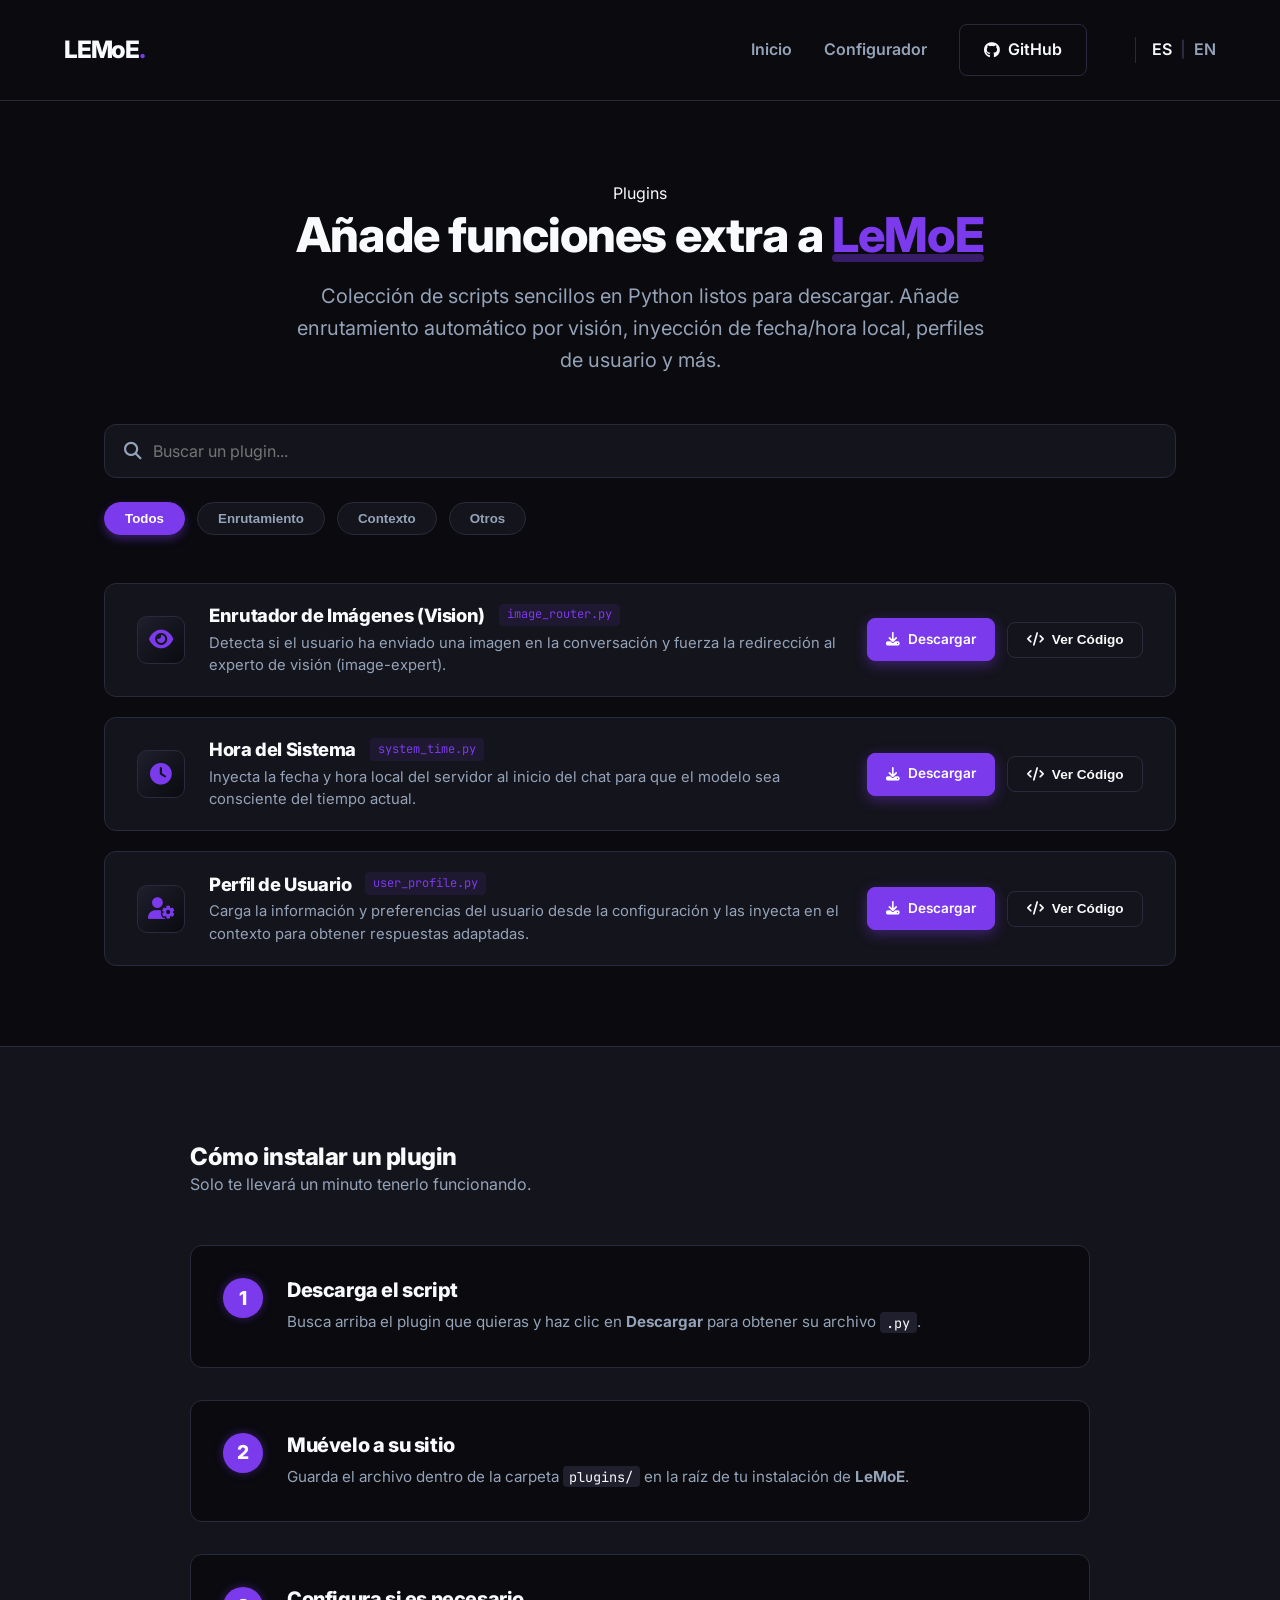
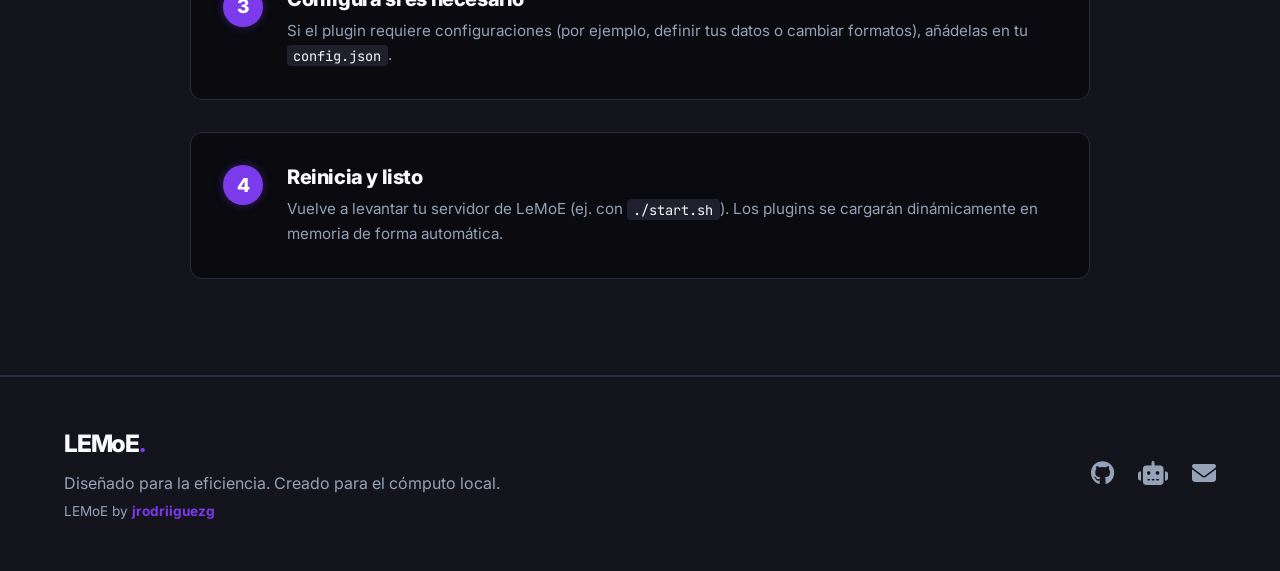
==== web/index.html @ c1f86378 "Add files via upload" ====
<!DOCTYPE html>
<html lang="es">
<head>
    <meta charset="utf-8"/>
    <meta content="width=device-width, initial-scale=1.0" name="viewport"/>
    <title>Plugins - LeMoE</title>
    <link href="data:image/svg+xml,&lt;svg xmlns=%27http://www.w3.org/2000/svg%27 viewBox=%270 0 100 100%27&gt;&lt;text y=%2780%27 x=%2715%27 font-size=%2780%27 font-family=%27sans-serif%27 font-weight=%27bold%27 fill=%27white%27&gt;L&lt;tspan fill=%27%238b5cf6%27&gt;.&lt;/tspan&gt;&lt;/text&gt;&lt;/svg&gt;" rel="icon"/>
    <link href="https://fonts.googleapis.com" rel="preconnect"/>
    <link crossorigin="" href="https://fonts.gstatic.com" rel="preconnect"/>
    <link href="https://fonts.googleapis.com/css2?family=Inter:wght@300;400;600;800&amp;family=JetBrains+Mono:wght@400;700&amp;display=swap" rel="stylesheet"/>
    <link href="styles.css?v=2" rel="stylesheet"/>
    <link rel="stylesheet" href="https://cdnjs.cloudflare.com/ajax/libs/font-awesome/6.4.0/css/all.min.css">
    <meta name="description" content="Añade enrutamiento por visión, inyección de tiempo y personalización a LeMoE con scripts de Python listos para usar."/>
</head>
<body>
    <header class="navbar" id="plugins-navbar">
        <div class="logo">
            <a href="https://lemoe.link">LEMoE<span class="dot">.</span></a>
        </div>
        <nav class="nav-links" id="plugins-nav-menu">
            <a href="https://lemoe.link">Inicio</a>
            <a href="https://config.lemoe.link" target="_blank">Configurador</a>
            <a class="btn-secondary" href="https://github.com/lemoelink/plugins" target="_blank" id="btn-github-repo">
                <i class="fa-brands fa-github"></i> GitHub
            </a>
            <div style="margin-left: 1rem; border-left: 1px solid var(--border-color); padding-left: 1rem; display: flex; gap: 0.5rem; font-weight: bold;">
                <a href="index.html" style="color: var(--text-primary); text-decoration: none;" id="lang-es-btn">ES</a>
                <span style="color: var(--border-color);">|</span>
                <a href="index_en.html" style="color: var(--text-secondary); text-decoration: none;" id="lang-en-btn">EN</a>
            </div>
        </nav>
    </header>

    <main>
        <section class="features-hero" id="hero-section">
            <div class="badge">Plugins</div>
            <h1>Añade funciones extra a <span class="highlight">LeMoE</span></h1>
            <p>Colección de scripts sencillos en Python listos para descargar. Añade enrutamiento automático por visión, inyección de fecha/hora local, perfiles de usuario y más.</p>
        </section>

        <!-- Search and filters -->
        <section class="search-filter-section" id="search-section">
            <div class="search-box-container">
                <i class="fa-solid fa-magnifying-glass search-icon"></i>
                <input type="text" id="plugin-search-input" class="search-input" placeholder="Buscar un plugin..."/>
            </div>
            <div class="category-filters" id="category-filters-container">
                <button class="filter-btn active" data-category="all" id="filter-all">Todos</button>
                <button class="filter-btn" data-category="routing" id="filter-routing">Enrutamiento</button>
                <button class="filter-btn" data-category="context" id="filter-context">Contexto</button>
                <button class="filter-btn" data-category="utils" id="filter-utils">Otros</button>
            </div>
        </section>

        <!-- Dynamic Grid -->
        <section class="plugins-grid" id="plugins-container">
            <div class="loader-container" id="plugins-loader">
                <div class="spinner"></div>
                <p>Cargando plugins desde GitHub...</p>
            </div>
        </section>

        <!-- How to Install -->
        <section class="guide-section" id="installation-guide">
            <div class="guide-container">
                <div class="section-header">
                    <h2>Cómo instalar un plugin</h2>
                    <p>Solo te llevará un minuto tenerlo funcionando.</p>
                </div>
                <div class="guide-steps">
                    <div class="guide-step">
                        <div class="step-number">1</div>
                        <div class="step-content">
                            <h3>Descarga el script</h3>
                            <p>Busca arriba el plugin que quieras y haz clic en <strong>Descargar</strong> para obtener su archivo <code>.py</code>.</p>
                        </div>
                    </div>
                    <div class="guide-step">
                        <div class="step-number">2</div>
                        <div class="step-content">
                            <h3>Muévelo a su sitio</h3>
                            <p>Guarda el archivo dentro de la carpeta <code>plugins/</code> en la raíz de tu instalación de <strong>LeMoE</strong>.</p>
                        </div>
                    </div>
                    <div class="guide-step">
                        <div class="step-number">3</div>
                        <div class="step-content">
                            <h3>Configura si es necesario</h3>
                            <p>Si el plugin requiere configuraciones (por ejemplo, definir tus datos o cambiar formatos), añádelas en tu <code>config.json</code>.</p>
                        </div>
                    </div>
                    <div class="guide-step">
                        <div class="step-number">4</div>
                        <div class="step-content">
                            <h3>Reinicia y listo</h3>
                            <p>Vuelve a levantar tu servidor de LeMoE (ej. con <code>./start.sh</code>). Los plugins se cargarán dinámicamente en memoria de forma automática.</p>
                        </div>
                    </div>
                </div>
            </div>
        </section>
    </main>

    <footer>
        <div class="footer-content" style="display: flex; justify-content: space-between; align-items: center; flex-wrap: wrap; gap: 2rem;">
            <div style="text-align: left;">
                <div class="logo">LEMoE<span class="dot">.</span></div>
                <p style="margin-top: 0.5rem;">Diseñado para la eficiencia. Creado para el cómputo local.</p>
                <p style="margin-top: 0.25rem; font-size: 0.85rem; color: var(--text-secondary);">LEMoE by <a href="https://jrodriiguezg.link" style="color: var(--accent-color); text-decoration: none; font-weight: bold;" target="_blank">jrodriiguezg</a></p>
            </div>
            <div class="social-links" style="display: flex; gap: 1.5rem; font-size: 1.5rem;">
                <a href="https://github.com/lemoelink/" title="GitHub" style="color: var(--text-secondary); transition: color 0.3s;" onmouseover="this.style.color='var(--accent-color)'" onmouseout="this.style.color='var(--text-secondary)'" target="_blank"><i class="fa-brands fa-github"></i></a>
                <a href="https://huggingface.co/jrodriiguezg" title="HuggingFace" style="color: var(--text-secondary); transition: color 0.3s;" onmouseover="this.style.color='var(--accent-color)'" onmouseout="this.style.color='var(--text-secondary)'" target="_blank"><i class="fa-solid fa-robot"></i></a>
                <a href="mailto:info@lemoe.link" title="Email" style="color: var(--text-secondary); transition: color 0.3s;" onmouseover="this.style.color='var(--accent-color)'" onmouseout="this.style.color='var(--text-secondary)'"><i class="fa-solid fa-envelope"></i></a>
            </div>
        </div>
    </footer>

    <script src="script.js?v=2"></script>
</body>
</html>
---- web/styles.css ----
:root {
    --bg-main: #0a0a0f;
    --bg-secondary: #14141c;
    --bg-tertiary: #1f1f2e;
    
    --text-primary: #f8fafc;
    --text-secondary: #94a3b8;
    
    --accent-color: #7c3aed;
    --accent-hover: #6d28d9;
    --accent-glow: rgba(124, 58, 237, 0.4);
    
    --border-color: #2a2a3e;
    
    --font-ui: 'Inter', system-ui, -apple-system, sans-serif;
    --font-mono: 'JetBrains Mono', monospace;
}

* {
    margin: 0;
    padding: 0;
    box-sizing: border-box;
}

html {
    scroll-behavior: smooth;
}

/* Premium Scrollbar */
::-webkit-scrollbar {
    width: 10px;
    height: 10px;
}
::-webkit-scrollbar-track {
    background: var(--bg-main);
    border-left: 1px solid var(--border-color);
}
::-webkit-scrollbar-thumb {
    background: var(--bg-tertiary);
    border-radius: 10px;
    border: 2px solid var(--bg-main);
}
::-webkit-scrollbar-thumb:hover {
    background: var(--accent-color);
}

body {
    background-color: var(--bg-main);
    color: var(--text-primary);
    font-family: var(--font-ui);
    line-height: 1.6;
    overflow-x: hidden;
}

/* Typography */
h1, h2, h3 {
    font-weight: 800;
    line-height: 1.2;
    letter-spacing: -0.02em;
}

p {
    color: var(--text-secondary);
}

.highlight {
    color: var(--accent-color);
    position: relative;
    display: inline-block;
}

.highlight::after {
    content: '';
    position: absolute;
    bottom: 2px;
    left: 0;
    width: 100%;
    height: 8px;
    background-color: var(--accent-glow);
    z-index: -1;
    border-radius: 4px;
}

/* Navbar */
.navbar {
    display: flex;
    justify-content: space-between;
    align-items: center;
    padding: 1.5rem 5%;
    background-color: var(--bg-main);
    border-bottom: 1px solid var(--border-color);
    position: sticky;
    top: 0;
    z-index: 100;
}

.logo {
    font-size: 1.5rem;
    font-weight: 800;
    letter-spacing: -0.05em;
}

.logo a {
    color: inherit;
    text-decoration: none;
}

.logo .dot {
    color: var(--accent-color);
}

.nav-links {
    display: flex;
    gap: 2rem;
    align-items: center;
}

.nav-links a {
    color: var(--text-secondary);
    text-decoration: none;
    font-weight: 600;
    transition: color 0.2s;
}

.nav-links a:hover {
    color: var(--text-primary);
}

/* Buttons */
.btn-primary {
    background-color: var(--accent-color);
    color: white !important;
    padding: 0.75rem 1.5rem;
    border-radius: 8px;
    text-decoration: none;
    font-weight: 600;
    transition: all 0.2s;
    border: 1px solid var(--accent-color);
    box-shadow: 0 4px 14px var(--accent-glow);
    cursor: pointer;
    display: inline-flex;
    align-items: center;
    gap: 0.5rem;
}

.btn-primary:hover {
    background-color: var(--accent-hover);
    transform: translateY(-2px);
    box-shadow: 0 6px 20px var(--accent-glow);
}

.btn-secondary {
    background-color: transparent;
    color: var(--text-primary) !important;
    padding: 0.75rem 1.5rem;
    border-radius: 8px;
    text-decoration: none;
    font-weight: 600;
    transition: all 0.2s;
    border: 1px solid var(--border-color);
    cursor: pointer;
    display: inline-flex;
    align-items: center;
    gap: 0.5rem;
}

.btn-secondary:hover {
    background-color: var(--bg-tertiary);
    border-color: var(--text-secondary);
}

/* Hero Section */
.features-hero {
    text-align: center;
    padding: 5rem 5% 3rem;
    max-width: 900px;
    margin: 0 auto;
}

.features-hero h1 {
    font-size: 3rem;
    margin-bottom: 1rem;
}

.features-hero p {
    font-size: 1.25rem;
    max-width: 700px;
    margin: 0 auto;
}

/* Search and Filters */
.search-filter-section {
    max-width: 1200px;
    margin: 0 auto 3rem;
    padding: 0 5%;
    display: flex;
    flex-direction: column;
    gap: 1.5rem;
}

.search-box-container {
    position: relative;
    width: 100%;
}

.search-icon {
    position: absolute;
    left: 1.25rem;
    top: 50%;
    transform: translateY(-50%);
    color: var(--text-secondary);
    font-size: 1.1rem;
}

.search-input {
    width: 100%;
    padding: 1rem 1.5rem 1rem 3rem;
    background-color: var(--bg-secondary);
    border: 1px solid var(--border-color);
    border-radius: 12px;
    color: var(--text-primary);
    font-family: var(--font-ui);
    font-size: 1rem;
    transition: all 0.3s;
}

.search-input:focus {
    outline: none;
    border-color: var(--accent-color);
    box-shadow: 0 0 15px var(--accent-glow);
}

.category-filters {
    display: flex;
    gap: 0.75rem;
    flex-wrap: wrap;
}

.filter-btn {
    padding: 0.5rem 1.25rem;
    border-radius: 30px;
    border: 1px solid var(--border-color);
    background-color: var(--bg-secondary);
    color: var(--text-secondary);
    font-weight: 600;
    cursor: pointer;
    transition: all 0.2s;
}

.filter-btn:hover {
    color: var(--text-primary);
    border-color: var(--text-secondary);
}

.filter-btn.active {
    background-color: var(--accent-color);
    color: white;
    border-color: var(--accent-color);
    box-shadow: 0 4px 10px var(--accent-glow);
}

/* List Container */
.plugins-grid {
    display: flex;
    flex-direction: column;
    gap: 1.25rem;
    max-width: 1200px;
    margin: 0 auto;
    padding: 0 5% 5rem;
}

/* Plugin Row */
.plugin-row {
    background-color: var(--bg-secondary);
    border: 1px solid var(--border-color);
    border-radius: 12px;
    padding: 1.25rem 2rem;
    display: flex;
    flex-wrap: wrap;
    align-items: center;
    justify-content: space-between;
    gap: 1.5rem;
    transition: transform 0.2s, border-color 0.2s, box-shadow 0.2s;
}

.plugin-row:hover {
    transform: translateY(-2px);
    box-shadow: 0 8px 25px rgba(0, 0, 0, 0.4);
    border-color: var(--accent-glow);
}

.plugin-row-main {
    display: flex;
    align-items: center;
    gap: 1.5rem;
    flex: 1;
    min-width: 300px;
}

.plugin-icon-box {
    width: 48px;
    height: 48px;
    border-radius: 10px;
    background: linear-gradient(135deg, var(--bg-tertiary), var(--bg-main));
    border: 1px solid var(--border-color);
    display: flex;
    justify-content: center;
    align-items: center;
    font-size: 1.35rem;
    color: var(--accent-color);
    flex-shrink: 0;
    transition: all 0.3s;
}

.plugin-row:hover .plugin-icon-box {
    color: white;
    background: var(--accent-color);
    border-color: var(--accent-color);
    box-shadow: 0 0 12px var(--accent-glow);
}

.plugin-details {
    display: flex;
    flex-direction: column;
    gap: 0.35rem;
}

.plugin-meta {
    display: flex;
    align-items: center;
    gap: 0.85rem;
    flex-wrap: wrap;
}

.plugin-title {
    font-size: 1.15rem;
    font-weight: 800;
    color: var(--text-primary);
}

.plugin-filename {
    font-family: var(--font-mono);
    font-size: 0.75rem;
    color: var(--accent-color);
    background: rgba(124, 58, 237, 0.1);
    padding: 0.1rem 0.5rem;
    border-radius: 4px;
}

.plugin-description {
    font-size: 0.925rem;
    line-height: 1.5;
    color: var(--text-secondary);
}

.plugin-row-actions {
    display: flex;
    gap: 0.75rem;
    align-items: center;
}

.plugin-row-actions .btn-primary,
.plugin-row-actions .btn-secondary {
    padding: 0.6rem 1.15rem;
    font-size: 0.85rem;
    border-radius: 8px;
}

/* Code Inspector Panel */
.code-inspector-panel {
    grid-column: 1 / -1;
    background-color: #050508;
    border: 1px solid var(--border-color);
    border-radius: 12px;
    margin-top: 1.5rem;
    overflow: hidden;
    display: none;
    animation: slideDown 0.3s forwards ease-out;
}

.code-inspector-header {
    background-color: var(--bg-secondary);
    padding: 0.75rem 1.25rem;
    border-bottom: 1px solid var(--border-color);
    display: flex;
    justify-content: space-between;
    align-items: center;
}

.code-title {
    font-family: var(--font-mono);
    font-size: 0.85rem;
    color: var(--text-primary);
    display: flex;
    align-items: center;
    gap: 0.5rem;
}

.code-copy-btn {
    background: transparent;
    border: 1px solid var(--border-color);
    color: var(--text-secondary);
    padding: 0.25rem 0.75rem;
    font-size: 0.75rem;
    border-radius: 6px;
    cursor: pointer;
    font-family: var(--font-ui);
    font-weight: 600;
    transition: all 0.2s;
    display: inline-flex;
    align-items: center;
    gap: 0.3rem;
}

.code-copy-btn:hover {
    color: var(--text-primary);
    background-color: var(--bg-tertiary);
    border-color: var(--text-secondary);
}

.code-pre-container {
    padding: 1.25rem;
    margin: 0;
    overflow-x: auto;
    max-height: 400px;
}

.code-pre-container pre {
    margin: 0;
}

.code-pre-container code {
    font-family: var(--font-mono);
    font-size: 0.85rem;
    color: #38bdf8; /* Soft blue for python-like highlighting */
    line-height: 1.5;
    white-space: pre;
}

/* Guide Section */
.guide-section {
    background-color: var(--bg-secondary);
    border-top: 1px solid var(--border-color);
    border-bottom: 1px solid var(--border-color);
    padding: 6rem 5%;
}

.guide-container {
    max-width: 900px;
    margin: 0 auto;
}

.guide-steps {
    display: flex;
    flex-direction: column;
    gap: 2rem;
    margin-top: 3rem;
}

.guide-step {
    display: flex;
    gap: 1.5rem;
    background-color: var(--bg-main);
    border: 1px solid var(--border-color);
    padding: 2rem;
    border-radius: 12px;
    align-items: flex-start;
}

.step-number {
    width: 40px;
    height: 40px;
    border-radius: 50%;
    background-color: var(--accent-color);
    color: white;
    font-weight: 800;
    font-size: 1.2rem;
    display: flex;
    justify-content: center;
    align-items: center;
    flex-shrink: 0;
    box-shadow: 0 0 10px var(--accent-glow);
}

.step-content h3 {
    font-size: 1.25rem;
    margin-bottom: 0.5rem;
    color: var(--text-primary);
}

.step-content p {
    font-size: 0.95rem;
    color: var(--text-secondary);
}

.step-content code {
    font-family: var(--font-mono);
    background-color: var(--bg-tertiary);
    color: var(--text-primary);
    padding: 0.1rem 0.4rem;
    border-radius: 4px;
    font-size: 0.85rem;
}

/* Empty State */
.empty-state {
    grid-column: 1 / -1;
    text-align: center;
    padding: 4rem 2rem;
    background-color: var(--bg-secondary);
    border: 1px dashed var(--border-color);
    border-radius: 16px;
    display: flex;
    flex-direction: column;
    align-items: center;
    gap: 1rem;
}

.empty-state i {
    font-size: 3rem;
    color: var(--text-secondary);
}

.empty-state h3 {
    font-size: 1.5rem;
    color: var(--text-primary);
}

/* Footer */
footer {
    padding: 3rem 5%;
    text-align: center;
    border-top: 1px solid var(--border-color);
    background-color: var(--bg-secondary);
}

/* Loading Spinner */
.loader-container {
    grid-column: 1 / -1;
    display: flex;
    flex-direction: column;
    align-items: center;
    gap: 1rem;
    padding: 4rem 2rem;
}

.spinner {
    width: 50px;
    height: 50px;
    border: 3px solid var(--border-color);
    border-top-color: var(--accent-color);
    border-radius: 50%;
    animation: spin 1s infinite linear;
}

@keyframes spin {
    0% { transform: rotate(0deg); }
    100% { transform: rotate(360deg); }
}

@keyframes slideDown {
    from { opacity: 0; transform: translateY(-10px); }
    to { opacity: 1; transform: translateY(0); }
}

/* Responsive adjustments */
@media (max-width: 768px) {
    .navbar {
        flex-direction: column;
        gap: 1rem;
        padding: 1.5rem 2rem;
    }
    
    .nav-links {
        width: 100%;
        justify-content: center;
        flex-wrap: wrap;
        gap: 1rem;
    }

    .features-hero h1 {
        font-size: 2.25rem;
    }

    .plugin-row {
        flex-direction: column;
        align-items: flex-start;
        gap: 1.25rem;
        padding: 1.5rem;
    }

    .plugin-row-main {
        width: 100%;
        min-width: unset;
    }

    .plugin-row-actions {
        width: 100%;
        justify-content: flex-end;
    }

    .guide-step {
        flex-direction: column;
        align-items: flex-start;
        gap: 1rem;
    }
}
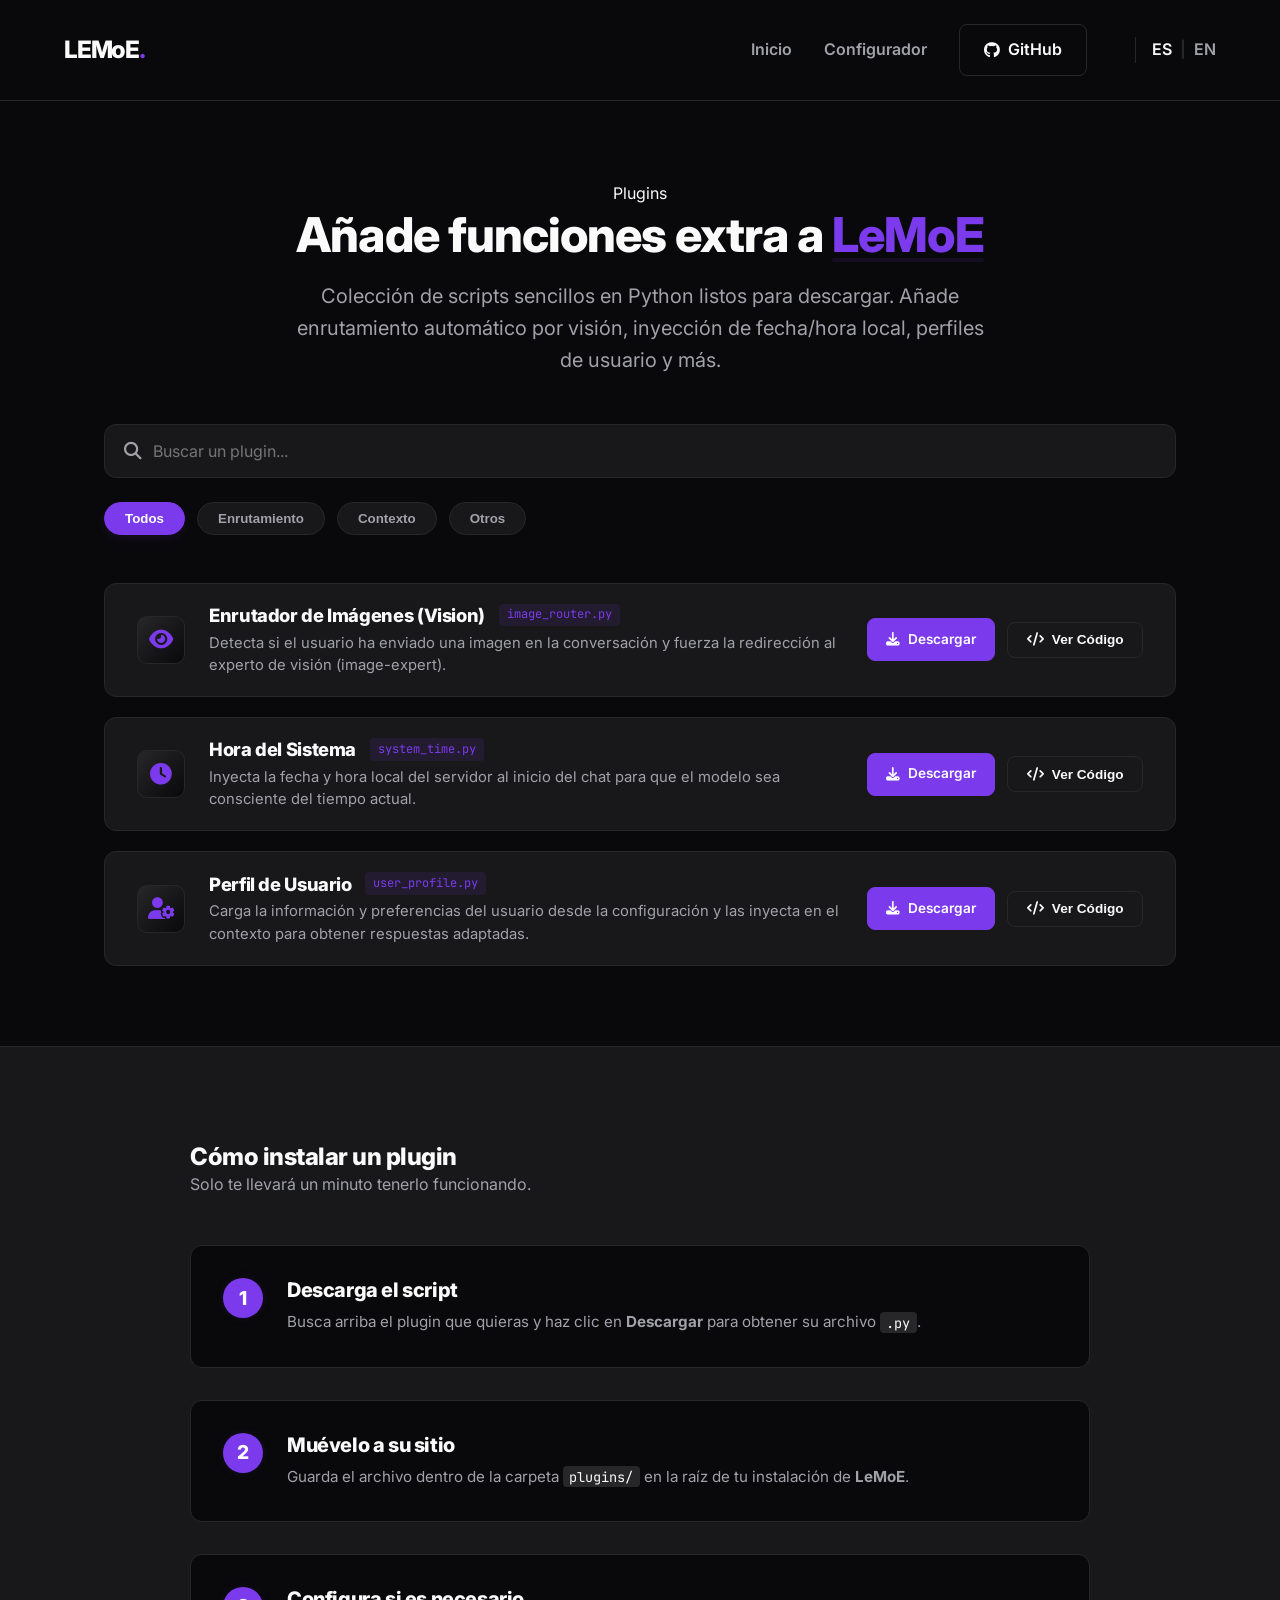
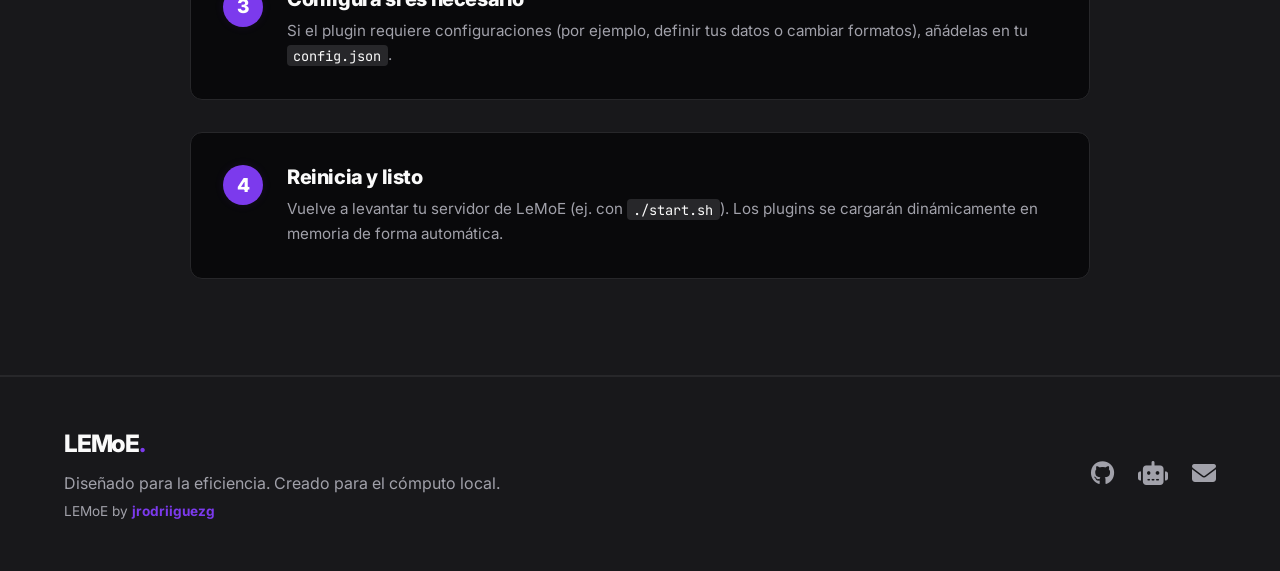
==== commit 7a42779f: "Add files via upload" ====
--- a/web/index.html
+++ b/web/index.html
@@ -20,7 +20,7 @@
         <nav class="nav-links" id="plugins-nav-menu">
             <a href="https://lemoe.link">Inicio</a>
             <a href="https://config.lemoe.link" target="_blank">Configurador</a>
-            <a class="btn-secondary" href="https://github.com/lemoelink/plugins" target="_blank" id="btn-github-repo">
+            <a class="btn-secondary" href="https://github.com/lemoelink" target="_blank" id="btn-github-repo">
                 <i class="fa-brands fa-github"></i> GitHub
             </a>
             <div style="margin-left: 1rem; border-left: 1px solid var(--border-color); padding-left: 1rem; display: flex; gap: 0.5rem; font-weight: bold;">
--- a/web/styles.css
+++ b/web/styles.css
@@ -1,16 +1,16 @@
 :root {
-    --bg-main: #0a0a0f;
-    --bg-secondary: #14141c;
-    --bg-tertiary: #1f1f2e;
+    --bg-main: #09090b;       /* Zinc 950 */
+    --bg-secondary: #18181b;  /* Zinc 900 */
+    --bg-tertiary: #27272a;   /* Zinc 800 */
     
-    --text-primary: #f8fafc;
-    --text-secondary: #94a3b8;
+    --text-primary: #fafafa;   /* Zinc 50 */
+    --text-secondary: #a1a1aa; /* Zinc 400 */
     
-    --accent-color: #7c3aed;
+    --accent-color: #7c3aed;   /* LeMoE Purple */
     --accent-hover: #6d28d9;
-    --accent-glow: rgba(124, 58, 237, 0.4);
+    --accent-glow: rgba(124, 58, 237, 0.1);
     
-    --border-color: #2a2a3e;
+    --border-color: #27272a;   /* Zinc 800 */
     
     --font-ui: 'Inter', system-ui, -apple-system, sans-serif;
     --font-mono: 'JetBrains Mono', monospace;
@@ -75,10 +75,10 @@
     bottom: 2px;
     left: 0;
     width: 100%;
-    height: 8px;
+    height: 4px;
     background-color: var(--accent-glow);
     z-index: -1;
-    border-radius: 4px;
+    border-radius: 2px;
 }
 
 /* Navbar */
@@ -134,9 +134,8 @@
     border-radius: 8px;
     text-decoration: none;
     font-weight: 600;
-    transition: all 0.2s;
+    transition: background-color 0.15s ease, transform 0.15s ease;
     border: 1px solid var(--accent-color);
-    box-shadow: 0 4px 14px var(--accent-glow);
     cursor: pointer;
     display: inline-flex;
     align-items: center;
@@ -145,8 +144,8 @@
 
 .btn-primary:hover {
     background-color: var(--accent-hover);
-    transform: translateY(-2px);
-    box-shadow: 0 6px 20px var(--accent-glow);
+    border-color: var(--accent-hover);
+    transform: translateY(-1px);
 }
 
 .btn-secondary {
@@ -156,7 +155,7 @@
     border-radius: 8px;
     text-decoration: none;
     font-weight: 600;
-    transition: all 0.2s;
+    transition: all 0.15s ease;
     border: 1px solid var(--border-color);
     cursor: pointer;
     display: inline-flex;
@@ -166,7 +165,7 @@
 
 .btn-secondary:hover {
     background-color: var(--bg-tertiary);
-    border-color: var(--text-secondary);
+    border-color: #3f3f46;
 }
 
 /* Hero Section */
@@ -284,9 +283,9 @@
 }
 
 .plugin-row:hover {
-    transform: translateY(-2px);
-    box-shadow: 0 8px 25px rgba(0, 0, 0, 0.4);
-    border-color: var(--accent-glow);
+    transform: translateY(-1px);
+    box-shadow: 0 4px 15px rgba(0, 0, 0, 0.25);
+    border-color: var(--accent-color);
 }
 
 .plugin-row-main {
@@ -309,14 +308,13 @@
     font-size: 1.35rem;
     color: var(--accent-color);
     flex-shrink: 0;
-    transition: all 0.3s;
+    transition: all 0.25s ease;
 }
 
 .plugin-row:hover .plugin-icon-box {
     color: white;
     background: var(--accent-color);
     border-color: var(--accent-color);
-    box-shadow: 0 0 12px var(--accent-glow);
 }
 
 .plugin-details {
@@ -432,9 +430,24 @@
 .code-pre-container code {
     font-family: var(--font-mono);
     font-size: 0.85rem;
-    color: #38bdf8; /* Soft blue for python-like highlighting */
+    color: #e1e4e8; /* Soft developer white */
     line-height: 1.5;
     white-space: pre;
+}
+
+/* Python Syntax Highlighting Classes */
+.code-keyword {
+    color: #ff7b72; /* Muted coral red for def, import, return */
+    font-weight: 600;
+}
+
+.code-comment {
+    color: #8b949e; /* Muted gray for comments */
+    font-style: italic;
+}
+
+.code-string {
+    color: #a5d6ff; /* Soft sky blue for strings */
 }
 
 /* Guide Section */
